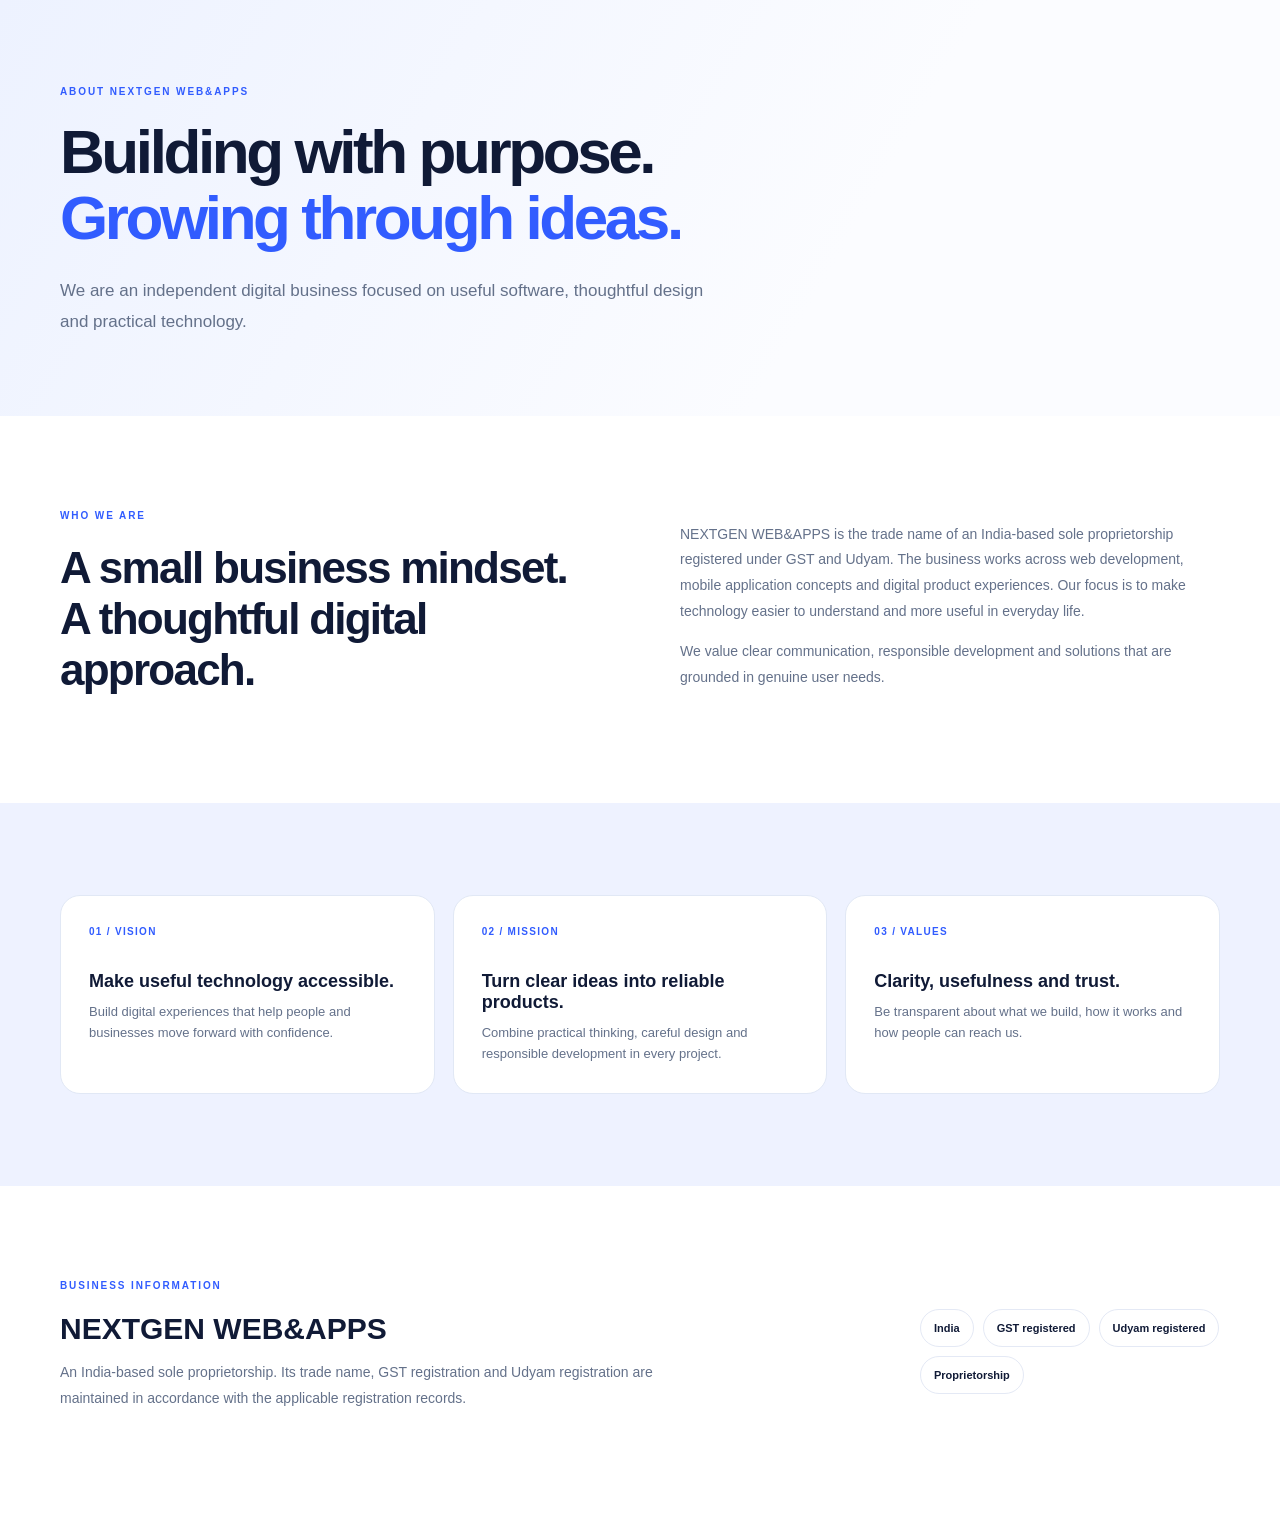
==== about.html @ d848d968 "Fix encoded AVIF favicon asset path" ====
<!doctype html>
<html lang="en">
<head>
<link rel="icon" type="image/avif" href="/official-nextgen-web-apps-website/assets/Square_Logo_Web%26Apps.avif?v=20261115max" sizes="any">
<meta charset="utf-8">
<meta name="viewport" content="width=device-width, initial-scale=1">
<meta name="theme-color" content="#f7f8fc">
<meta name="description" content="Learn about NEXTGEN WEB&APPS, an India-based GST and Udyam registered sole proprietorship.">
<meta property="og:type" content="website">
<meta property="og:site_name" content="NEXTGEN WEB&amp;APPS">
<meta property="og:title" content="About | NEXTGEN WEB&amp;APPS">
<meta property="og:description" content="Learn about NEXTGEN WEB&APPS, an India-based GST and Udyam registered sole proprietorship.">
<link rel="canonical" href="https://nextgenwebapps.github.io/official-nextgen-web-apps-website/about.html">
<link rel="apple-touch-icon" href="/official-nextgen-web-apps-website/assets/Square_Logo_Web%26Apps.avif">
<link rel="stylesheet" href="assets/styles.css?v=20261115avif1">
<title>About | NEXTGEN WEB&amp;APPS</title>
</head>
<body>
<a class="skip-link" href="#main">Skip to content</a>
<div id="site-header"></div>
<main id="main">
<section class="page-hero"><div class="container"><p class="eyebrow">ABOUT NEXTGEN WEB&amp;APPS</p><h1>Building with purpose.<br><span>Growing through ideas.</span></h1><p class="lead">We are an independent digital business focused on useful software, thoughtful design and practical technology.</p></div></section><section class="section section-white"><div class="container split-section"><div><p class="eyebrow">WHO WE ARE</p><h2>A small business mindset.<br>A thoughtful digital approach.</h2></div><div><p class="body-copy">NEXTGEN WEB&amp;APPS is the trade name of an India-based sole proprietorship registered under GST and Udyam. The business works across web development, mobile application concepts and digital product experiences. Our focus is to make technology easier to understand and more useful in everyday life.</p><p class="body-copy">We value clear communication, responsible development and solutions that are grounded in genuine user needs.</p></div></div></section><section class="section section-tint"><div class="container value-grid"><article class="value-card"><span>01 / VISION</span><h3>Make useful technology accessible.</h3><p>Build digital experiences that help people and businesses move forward with confidence.</p></article><article class="value-card"><span>02 / MISSION</span><h3>Turn clear ideas into reliable products.</h3><p>Combine practical thinking, careful design and responsible development in every project.</p></article><article class="value-card"><span>03 / VALUES</span><h3>Clarity, usefulness and trust.</h3><p>Be transparent about what we build, how it works and how people can reach us.</p></article></div></section><section class="section section-white"><div class="container business-panel"><div><p class="eyebrow">BUSINESS INFORMATION</p><h2>NEXTGEN WEB&amp;APPS</h2><p class="body-copy">An India-based sole proprietorship. Its trade name, GST registration and Udyam registration are maintained in accordance with the applicable registration records.</p></div><div class="business-tags"><span>India</span><span>GST registered</span><span>Udyam registered</span><span>Proprietorship</span></div></div></section>
</main>
<div id="site-footer"></div>
<script src="assets/site.js" defer></script>
</body>
</html>
---- assets/styles.css ----
/* Load the HTML/CSS brand logo system on every page. */
@import url("brand-logos.css");

/* Footer logo sizing. */
.footer-brand .ng-logo--horizontal{gap:10px}
.footer-brand .ng-logo--horizontal .ng-symbol{width:72px}
.footer-brand .ng-logo--horizontal .ng-letter{font-size:56px}
.footer-brand .ng-logo--horizontal .ng-symbol:after{border-width:4px}
.footer-brand .ng-wordmark strong{font-size:31px;color:#fff}
.footer-brand .ng-wordmark small{font-size:13px;color:#fff;letter-spacing:.18em;margin-top:5px}
@media(max-width:640px){.footer-brand .ng-logo--horizontal .ng-symbol{width:62px}}
:root{--ink:#101a36;--muted:#64718a;--purple:#315cff;--purple-dark:#171b4a;--mint:#35d9ed;--line:#e4e9f5;--paper:#f7f9ff;--white:#fff;--max:1160px;--radius:22px}
*{box-sizing:border-box}html{scroll-behavior:smooth}body{margin:0;background:var(--paper);color:var(--ink);font-family:Arial,Helvetica,sans-serif;line-height:1.65}a{color:inherit;text-decoration:none}button{font:inherit}.container{width:min(var(--max),calc(100% - 48px));margin-inline:auto}.skip-link{position:absolute;left:-9999px;top:8px;background:#fff;padding:10px;z-index:100}.skip-link:focus{left:8px}.sr-only{position:absolute;width:1px;height:1px;padding:0;margin:-1px;overflow:hidden;clip:rect(0,0,0,0);white-space:nowrap;border:0}
.site-header{position:sticky;top:0;z-index:20;background:rgba(247,249,255,.94);backdrop-filter:blur(16px);border-bottom:1px solid rgba(32,33,59,.06)}.nav-wrap{height:84px;display:flex;align-items:center;justify-content:space-between}.menu-toggle{display:none}.brand{display:inline-flex;align-items:center;gap:11px}.brand-mark{width:40px;height:40px;border-radius:13px;background:var(--ink);color:#fff;display:grid;place-items:center;font:800 23px Arial;position:relative}.brand-mark span{position:absolute;font-size:11px;color:var(--mint);right:5px;top:3px}.brand-name{font:800 14px Arial;letter-spacing:.02em;line-height:1.15}.brand-name b{font-weight:500}.brand-name small{display:block;color:var(--muted);font:700 8px 'DM Sans';letter-spacing:.2em;margin-top:5px}.primary-nav{display:flex;align-items:center;gap:32px}.primary-nav a{font-size:13px;font-weight:600;color:#56627d;transition:color .2s}.primary-nav a:hover,.primary-nav a[aria-current=page]{color:var(--purple)}.primary-nav .nav-cta{background:linear-gradient(110deg,#0066FF 0%,#EC4899 100%);color:#fff;padding:12px 18px;border-radius:999px;box-shadow:0 6px 18px rgba(0,102,255,.22);transition:transform .2s,box-shadow .2s}.primary-nav .nav-cta:hover{background:linear-gradient(110deg,#0066FF 0%,#EC4899 100%);color:#fff;transform:translateY(-2px);box-shadow:0 10px 24px #28245b20}.primary-nav .nav-cta[aria-current=page]{background:#0066FF;color:#fff}.primary-nav .nav-cta[aria-current=page] span{color:#fff}.nav-cta span{color:#fff;margin-left:8px}
.hero{padding:82px 0 90px;overflow:hidden}.hero-grid{display:grid;grid-template-columns:1.03fr .97fr;align-items:center;gap:40px}.eyebrow{font-size:10px;letter-spacing:.19em;font-weight:700;color:var(--purple);margin:0 0 18px}.hero h1,.page-hero h1{font:800 clamp(42px,6vw,70px)/1.08 Arial;letter-spacing:-.055em;margin:0 0 24px}.hero h1 span,.page-hero h1 span{color:var(--purple)}.lead{font-size:17px;line-height:1.8;color:var(--muted);max-width:590px;margin:0}.actions{display:flex;flex-wrap:wrap;gap:12px;margin-top:32px}.button{display:inline-flex;align-items:center;justify-content:center;padding:14px 21px;border-radius:999px;font-size:13px;font-weight:700;transition:transform .2s,box-shadow .2s}.button:hover{transform:translateY(-2px);box-shadow:0 10px 24px #28245b20}.button-primary{background:var(--purple);color:#fff}.button-secondary{border:1px solid #dbe3f5;background:#fff}.button-light{background:#fff;color:var(--ink)}.trust-note{font-size:11px;color:var(--muted);margin-top:28px}.dot{display:inline-block;width:7px;height:7px;border-radius:50%;background:#35d9ed;margin-right:8px}.hero-art{height:420px;position:relative;display:grid;place-items:center}.orbit{position:absolute;border:1px solid #dce5f7;border-radius:50%;transform:rotate(-24deg)}.orbit-one{width:390px;height:280px}.orbit-two{width:300px;height:390px;transform:rotate(35deg)}.float-card{position:absolute;background:#fff;border:1px solid #e7edfa;border-radius:20px;box-shadow:0 22px 65px #24234c18}.card-main{width:265px;padding:27px;z-index:2;transform:rotate(-5deg)}.card-icon{display:grid;place-items:center;width:43px;height:43px;border-radius:14px;background:#e9efff;color:var(--purple);font-size:24px;margin-bottom:24px}.card-main b{display:block;font:700 20px Arial}.card-main small{display:block;color:var(--muted);margin-top:5px}.mini-bars{display:flex;align-items:end;gap:8px;height:62px;margin-top:20px}.mini-bars i{display:block;width:26px;border-radius:6px 6px 2px 2px;background:#d9d7ff;height:40%}.mini-bars i:nth-child(2){height:70%;background:#aaa6f4}.mini-bars i:nth-child(3){height:54%;background:#c1befa}.mini-bars i:nth-child(4){height:100%;background:var(--purple)}.mini-bars i:nth-child(5){height:78%;background:#8b86e8}.card-side{width:185px;padding:18px;right:0;top:65px;transform:rotate(8deg)}.tiny-label{font-size:8px;letter-spacing:.15em;color:var(--muted);font-weight:700}.screen-lines{padding:20px 0;display:grid;gap:8px}.screen-lines i{height:7px;background:#eff0f7;border-radius:10px}.screen-lines i:first-child{width:80%;background:#d8d6fa}.screen-lines i:last-child{width:55%}.pill{font-size:9px;background:#e4faff;color:#1687a0;padding:6px 10px;border-radius:99px}.spark{position:absolute;color:var(--purple);font-size:28px}.spark-a{top:45px;left:60px}.spark-b{bottom:45px;right:50px;color:#8a5cff}
.section{padding:92px 0}.section-white{background:#fff}.section-tint{background:#eef2ff}.section-heading{max-width:600px;margin-bottom:42px}.section-heading h2,.split-section h2,.product-copy h2,.contact-card h2,.support-panel h2{font:800 clamp(30px,4vw,44px)/1.16 Arial;letter-spacing:-.04em;margin:0 0 16px}.section-intro{color:var(--muted);max-width:530px;margin:0}.service-grid{display:grid;grid-template-columns:repeat(3,1fr);gap:18px}.service-card{background:#fff;border:1px solid var(--line);border-radius:var(--radius);padding:27px;min-height:270px;position:relative;transition:transform .2s,box-shadow .2s}.service-card:hover{transform:translateY(-5px);box-shadow:0 18px 45px #29274e10}.number{position:absolute;right:25px;top:24px;color:#a0a2b4;font-size:11px}.service-icon,.detail-icon{display:grid;place-items:center;width:48px;height:48px;background:#eaf0ff;border-radius:15px;color:var(--purple);font-size:22px;margin-bottom:27px}.service-card h3,.process-step h3,.value-card h3{font:700 18px Arial;margin:0 0 9px}.service-card p,.process-step p,.value-card p{font-size:13px;color:var(--muted);margin:0}.arrow-link{display:inline-block;color:var(--purple);font-size:11px;font-weight:700;margin-top:22px}.split-section{display:grid;grid-template-columns:1fr 1fr;gap:80px;align-items:start}.text-link{display:inline-block;color:var(--purple);font-size:13px;font-weight:700;margin-top:22px}.process-preview{border-top:1px solid #dce5f3}.process-step{display:flex;gap:24px;padding:22px 0;border-bottom:1px solid #dce5f3}.process-step>b{font:700 13px Arial;color:var(--purple)}.cta-band{background:var(--purple-dark);color:#fff;padding:62px 0}.cta-inner{display:flex;align-items:center;justify-content:space-between;gap:24px}.cta-inner .eyebrow{color:var(--mint)}.cta-inner h2{font:800 34px/1.2 Arial;margin:0 0 8px}.cta-inner p:not(.eyebrow){margin:0;color:#dce6ff;font-size:13px}
.page-hero{padding:84px 0 78px;background:linear-gradient(120deg,#edf2ff,#fbfcff 65%)}.page-hero h1{font-size:clamp(40px,5.4vw,62px)}.page-hero.compact{padding:66px 0 54px}.page-hero .lead{max-width:650px}.value-grid{display:grid;grid-template-columns:repeat(3,1fr);gap:18px}.value-card{padding:28px;border:1px solid #e1e8f5;border-radius:20px;background:#fff}.value-card>span{display:block;color:var(--purple);font-size:10px;font-weight:700;letter-spacing:.13em;margin-bottom:30px}.business-panel{display:flex;align-items:center;justify-content:space-between;gap:40px}.business-panel>div:first-child{max-width:600px}.business-panel h2{font:800 30px Arial;margin:0 0 12px}.body-copy{color:var(--muted);font-size:14px;line-height:1.85}.business-tags{display:flex;flex-wrap:wrap;gap:9px;max-width:300px}.business-tags span{border:1px solid var(--line);background:#fff;border-radius:99px;padding:9px 13px;font-size:11px;font-weight:600}
.service-detail-grid{display:grid;grid-template-columns:repeat(3,1fr);gap:18px}.detail-card{border:1px solid var(--line);border-radius:20px;padding:28px}.detail-card h2{font:700 22px Arial;margin:0 0 12px}.detail-card p:not(.eyebrow){font-size:13px;color:var(--muted)}.detail-card ul{padding-left:18px;color:var(--muted);font-size:12px;line-height:2.1;margin-top:22px}.product-feature{display:grid;grid-template-columns:1fr 1fr;align-items:center;gap:70px}.product-visual{background:#edf2ff;border-radius:26px;padding:42px;min-height:330px;display:grid;place-items:center}.product-window{width:100%;max-width:390px;background:#fff;border:1px solid #e3e4f1;border-radius:14px;box-shadow:0 20px 45px #24234c12;overflow:hidden}.window-top{height:37px;border-bottom:1px solid var(--line);display:flex;align-items:center;gap:5px;padding:0 12px}.window-top i{width:6px;height:6px;background:#d9daea;border-radius:50%}.window-top span{margin-left:auto;font-size:7px;letter-spacing:.12em;color:#9699ad}.window-content{display:flex;min-height:200px}.window-sidebar{width:52px;border-right:1px solid var(--line);padding:18px 15px;display:grid;align-content:start;gap:17px}.window-sidebar i{height:7px;background:#e5e5f5;border-radius:4px}.window-sidebar i:first-child{background:#8882e6}.window-main{padding:23px;flex:1}.window-main>b{font:700 19px/1.3 Arial}.window-widget{height:50px;border-radius:8px;background:#edf2ff;margin-top:17px;display:flex;align-items:center;gap:10px;padding:12px}.window-widget i{height:20px;width:20px;border-radius:5px;background:#c7c4fa}.window-widget i:nth-child(2){width:60px;background:#e1e0f6}.window-widget i:nth-child(3){width:34px;background:#b8f1df}.window-widget.small{height:18px;width:60%;margin-top:9px;background:#eff0f6}
.timeline{max-width:820px}.timeline-item{display:grid;grid-template-columns:64px 1fr;gap:25px;padding:30px 0;border-bottom:1px solid var(--line)}.timeline-item>b{width:48px;height:48px;border-radius:15px;background:#eaf0ff;color:var(--purple);display:grid;place-items:center;font:700 13px Arial}.timeline-item h2{font:700 24px Arial;margin:0 0 8px}.timeline-item p:not(.eyebrow){color:var(--muted);font-size:14px;margin:0;max-width:650px}
.contact-grid{display:grid;grid-template-columns:1fr 1fr;gap:20px}.contact-card,.address-card{padding:34px;border:1px solid var(--line);border-radius:22px}.contact-card h2{font-size:30px}.address-card{background:#edf2ff}.address-card h3{font:700 18px Arial}.address-card address{font-style:normal;color:var(--muted);font-size:14px;line-height:1.9}.small-note{font-size:11px;color:#85899c;line-height:1.7;margin-top:20px}.legal-content{max-width:820px}.legal-content h2{font:700 20px Arial;margin:34px 0 8px}.legal-content p{font-size:14px;line-height:1.9;color:var(--muted)}.legal-content a{color:var(--purple);text-decoration:underline;text-underline-offset:3px}.support-panel{max-width:800px;display:flex;gap:28px;align-items:flex-start;padding:40px;border:1px solid var(--line);border-radius:24px;background:#fff}.support-symbol{flex:0 0 56px;height:56px;border-radius:18px;background:#eaf0ff;color:var(--purple);display:grid;place-items:center;font:800 26px Arial}
.site-footer{background:#20213b;color:#fff;padding:58px 0 22px}.footer-main{display:grid;grid-template-columns:1.5fr 1fr 1fr 1.3fr;gap:30px;padding-bottom:46px}.brand-invert .brand-mark{background:#fff;color:var(--ink)}.brand-invert .brand-name small{color:#aab7d2}.footer-original-logo{display:block;width:min(100%,300px);height:auto;object-fit:contain;margin:0;background:#fff;padding:7px 10px;border-radius:6px}.footer-brand p{font-size:12px;color:#aab7d2;margin-top:18px}.footer-column{display:flex;flex-direction:column;align-items:flex-start;gap:11px}.footer-column>b{font:700 12px Arial;margin-bottom:7px}.footer-column a,.footer-column span{font-size:11px;color:#aab7d2}.footer-column a:hover{color:var(--mint)}.footer-bottom{border-top:1px solid #39466a;padding-top:20px;display:flex;justify-content:space-between;gap:16px;color:#aab7d2;font-size:10px}
@media(max-width:850px){.primary-nav{gap:18px}.hero-grid{grid-template-columns:1fr 1fr;gap:10px}.hero-art{transform:scale(.88)}.service-grid,.service-detail-grid{grid-template-columns:1fr 1fr}.footer-main{grid-template-columns:1fr 1fr}.business-panel{align-items:flex-start;flex-direction:column}.business-tags{max-width:none}.split-section{gap:35px}}
@media(max-width:640px){.container{width:min(100% - 36px,var(--max))}.nav-wrap{height:72px}.menu-toggle{display:flex;flex-direction:column;gap:5px;border:0;background:#fff;border:1px solid var(--line);border-radius:12px;width:42px;height:42px;align-items:center;justify-content:center}.menu-toggle span{width:17px;height:2px;background:var(--ink);border-radius:2px}.primary-nav{display:none;position:absolute;top:71px;left:0;right:0;padding:18px;background:#fff;border-bottom:1px solid var(--line);box-shadow:0 15px 25px #20213b12;flex-direction:column;align-items:stretch;gap:0}.primary-nav.is-open{display:flex}.primary-nav a{padding:13px 8px}.primary-nav .nav-cta{text-align:center;margin-top:8px}.hero{padding:55px 0 45px}.hero-grid{grid-template-columns:1fr}.hero h1{font-size:44px}.lead{font-size:15px}.hero-art{height:330px;transform:scale(.82);margin:-8px -25px 0}.section{padding:65px 0}.section-heading h2,.split-section h2,.product-copy h2{font-size:32px}.service-grid,.service-detail-grid,.value-grid,.split-section,.product-feature,.contact-grid{grid-template-columns:1fr}.service-card{min-height:0}.split-section{gap:28px}.cta-inner{align-items:flex-start;flex-direction:column}.cta-inner h2{font-size:28px}.page-hero{padding:60px 0 55px}.page-hero h1{font-size:42px}.business-panel{gap:20px}.product-feature{gap:30px}.product-visual{padding:25px;min-height:260px}.timeline-item{grid-template-columns:48px 1fr;gap:14px}.timeline-item>b{width:40px;height:40px}.timeline-item h2{font-size:20px}.support-panel{padding:25px;flex-direction:column}.footer-main{grid-template-columns:1fr 1fr;gap:30px 20px}.footer-brand{grid-column:1/-1}.footer-bottom{flex-direction:column}.contact-card,.address-card{padding:25px}}
@media(prefers-reduced-motion:reduce){html{scroll-behavior:auto}*,*::before,*::after{transition:none!important;animation:none!important}}

.hero .actions .button-primary{background:linear-gradient(110deg,#0066FF 0%,#EC4899 100%);color:#fff}

.hero .actions .button-primary .cta-arrow{display:inline-block;margin-left:7px;transition:transform .25s ease}.hero .actions .button-primary:hover .cta-arrow{transform:translate(3px,-3px)}

.primary-nav .nav-cta span{display:inline-block;transition:transform .25s ease}.primary-nav .nav-cta:hover span{transform:translate(3px,-3px)}

.cta-band .button-light .cta-arrow{display:inline-block;margin-left:7px;transition:transform .25s ease}.cta-band .button-light:hover .cta-arrow{transform:translate(3px,-3px)}

.support-panel .button-primary .cta-arrow,.contact-card .button-primary .cta-arrow{display:inline-block;margin-left:7px;transition:transform .25s ease}.support-panel .button-primary:hover .cta-arrow,.contact-card .button-primary:hover .cta-arrow{transform:translate(3px,-3px)}



/* Remove decorative hero bubbles/orbit accents only. */
.hero-art .orbit,
.hero-art .spark{display:none}


/* Smooth 10% hover zoom for the header logo and complete wordmark. */
@media (hover: hover) and (pointer: fine) {
  .site-header .brand-mark,
  .site-header .brand-name {
    transition: transform 250ms ease;
  }
  .site-header .brand-name {
    display: inline-block;
    transform-origin: left center;
  }
  .site-header .brand:hover .brand-mark,
  .site-header .brand:hover .brand-name {
    transform: scale(1.1);
  }
}


/* Rounded corners for the horizontal footer logo. */
.footer-logo-image {
  display: block;
  border-radius: 12px;
  overflow: hidden;
}


/* Explicit sizing for the new header brand mark. */
.site-header .brand-mark{display:block;width:34px;height:34px;flex:0 0 34px;object-fit:contain;background:transparent;border-radius:9px;}


/* Larger, fluid header logo across desktop, tablet, and mobile. */
.site-header .brand{gap:clamp(9px,1.5vw,16px);min-width:0;}
.site-header .brand-mark{width:clamp(54px,5.6vw,70px);height:auto;aspect-ratio:1;flex:0 0 clamp(54px,5.6vw,70px);object-fit:contain;}
.site-header .brand-name{font-size:clamp(13px,1.3vw,17px);}
@media(max-width:640px){
  .site-header .brand-mark{width:clamp(48px,12vw,60px);height:auto;flex-basis:clamp(48px,12vw,60px);}
  .site-header .brand-name{font-size:clamp(12px,3.5vw,15px);}
}



/* Use the uploaded horizontal rectangle logo in the footer. */
.footer-logo-image{display:block;width:min(100%,380px);height:auto;object-fit:contain;border-radius:0;}
@media(max-width:640px){.footer-logo-image{width:min(100%,350px);}}


/* Blend the square AVIF logo into the header so its white canvas disappears. */
.site-header .brand-mark{background:transparent;mix-blend-mode:darken;border-radius:0;}

/* Give the horizontal footer logo a clean rounded-rectangle treatment. */
.footer-logo-image{border-radius:18px;overflow:hidden;}
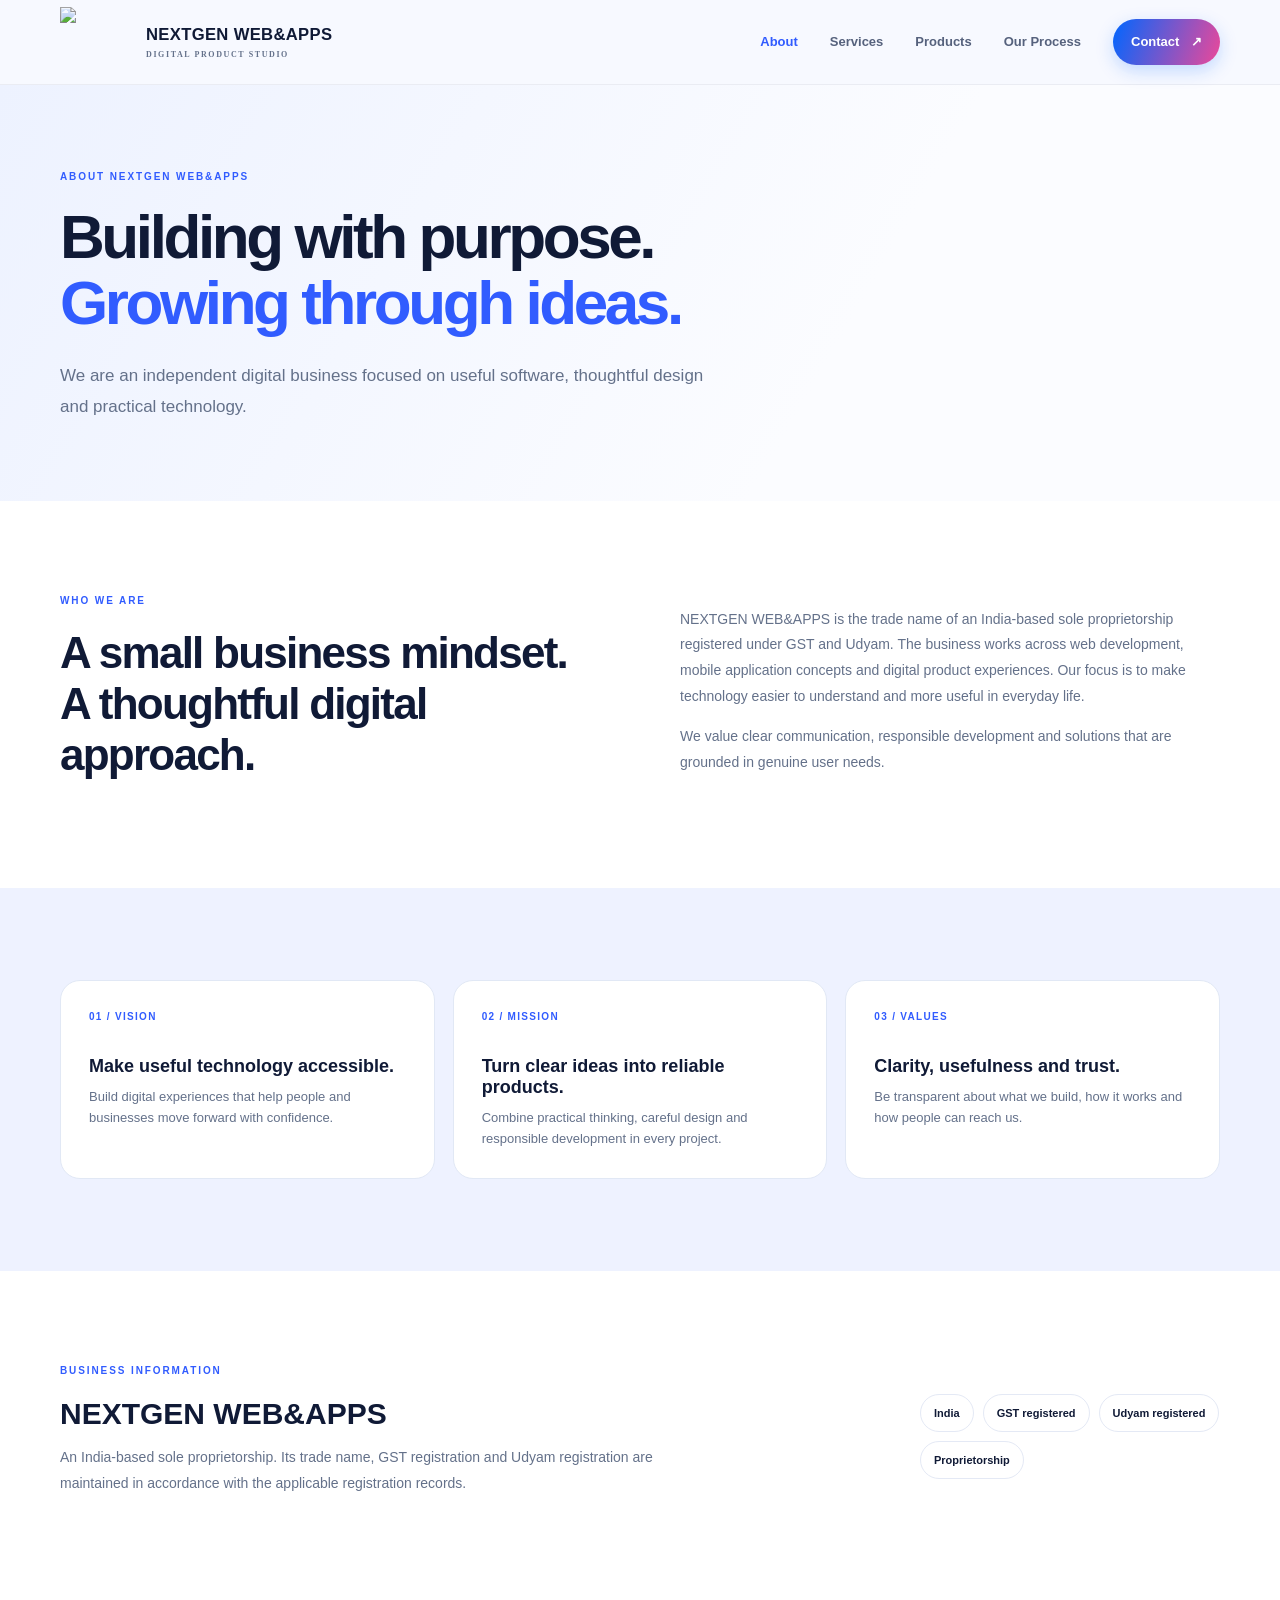
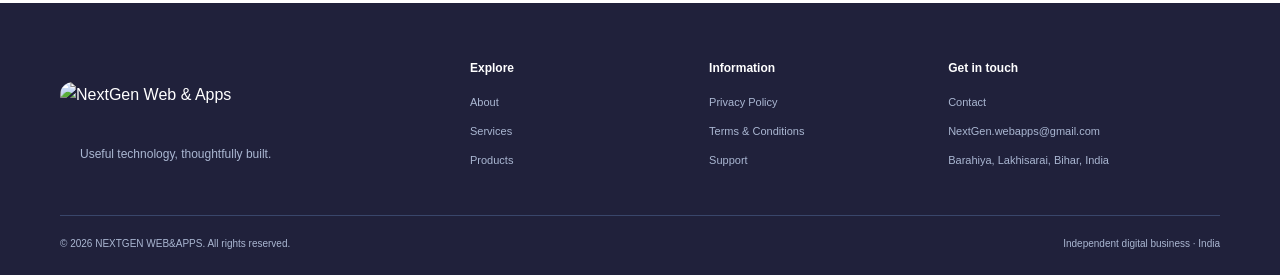
==== commit 9e4106ce: "Use PNG-based SVG site favicon" ====
--- a/about.html
+++ b/about.html
@@ -1,7 +1,8 @@
 <!doctype html>
 <html lang="en">
 <head>
-<link rel="icon" type="image/avif" href="/official-nextgen-web-apps-website/assets/Square_Logo_Web%26Apps.avif?v=20261115max" sizes="any">
+<link rel="icon" type="image/svg+xml" href="/official-nextgen-web-apps-website/assets/favicon.svg?v=20261115pngsvg1">
+
 <meta charset="utf-8">
 <meta name="viewport" content="width=device-width, initial-scale=1">
 <meta name="theme-color" content="#f7f8fc">
@@ -11,7 +12,7 @@
 <meta property="og:title" content="About | NEXTGEN WEB&amp;APPS">
 <meta property="og:description" content="Learn about NEXTGEN WEB&APPS, an India-based GST and Udyam registered sole proprietorship.">
 <link rel="canonical" href="https://nextgenwebapps.github.io/official-nextgen-web-apps-website/about.html">
-<link rel="apple-touch-icon" href="/official-nextgen-web-apps-website/assets/Square_Logo_Web%26Apps.avif">
+<link rel="apple-touch-icon" href="/official-nextgen-web-apps-website/assets/square-logo.jpg?v=20261115jpg">
 <link rel="stylesheet" href="assets/styles.css?v=20261115avif1">
 <title>About | NEXTGEN WEB&amp;APPS</title>
 </head>
--- a/assets/styles.css
+++ b/assets/styles.css
@@ -91,3 +91,17 @@
 
 /* Give the horizontal footer logo a clean rounded-rectangle treatment. */
 .footer-logo-image{border-radius:18px;overflow:hidden;}
+
+/* Reduce the footer logo frame while keeping the logo image at its original size. */
+.footer-logo-link{display:block;width:min(100%,247px);height:68px;overflow:hidden;}
+.footer-logo-image{display:block;width:380px;max-width:none;height:auto;}
+@media(max-width:640px){
+  .footer-logo-link{width:min(100%,227px);height:62px;}
+  .footer-logo-image{width:350px;}
+}
+
+/* Center the footer AVIF logo inside its reduced frame and footer column. */
+.footer-logo-link{display:flex;align-items:center;justify-content:flex-start;margin-left:0;margin-right:auto;border-radius:14px;}
+.footer-logo-image{border-radius:14px;}
+.footer-brand{display:flex;flex-direction:column;align-items:flex-start;text-align:left;}
+.footer-brand p{width:auto;align-self:flex-start;margin:12px 0 0;padding:4px 0 0 20px;text-align:left;}
